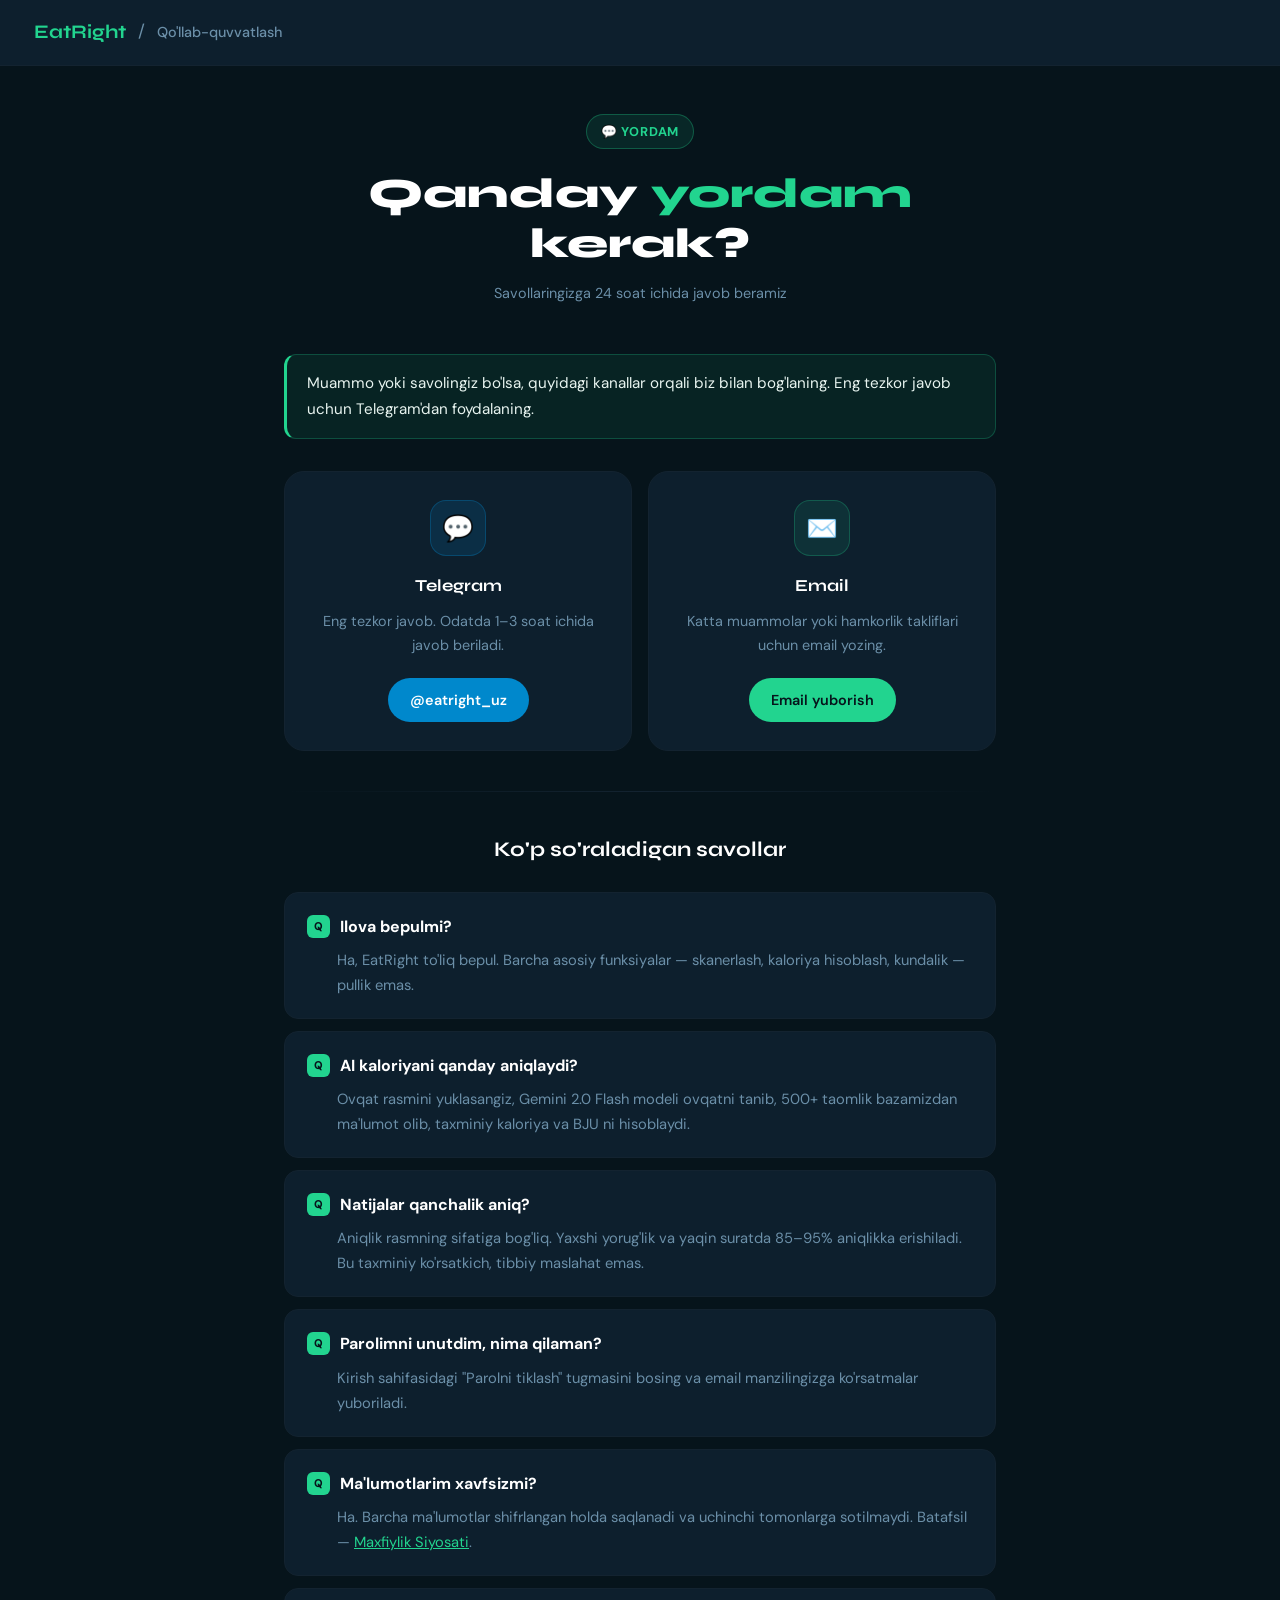
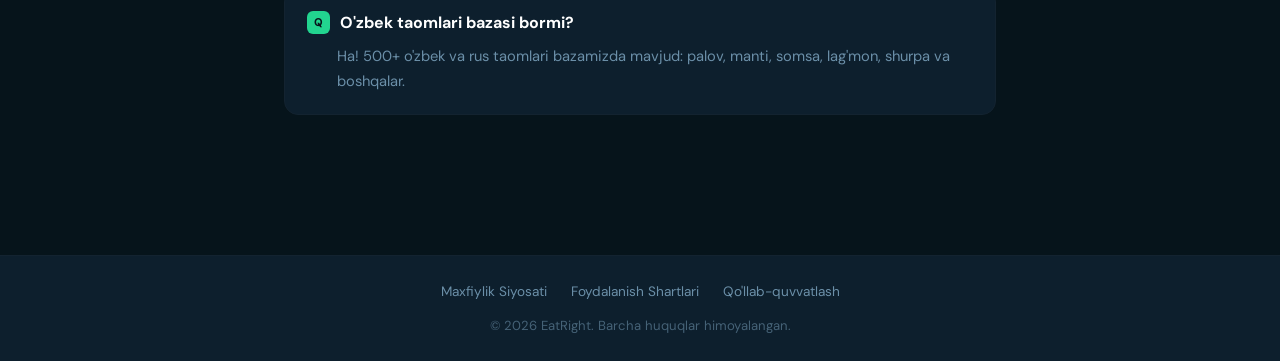
==== support.html @ 3ccbe62c "Add Privacy, Terms, Support pages and proper site footer with all links Co-Authored-By: Claude Sonne" ====
<!DOCTYPE html>
<html lang="uz">
<head>
  <meta charset="UTF-8">
  <meta name="viewport" content="width=device-width, initial-scale=1.0">
  <title>Qo'llab-quvvatlash — EatRight</title>
  <link rel="preconnect" href="https://fonts.googleapis.com">
  <link rel="preconnect" href="https://fonts.gstatic.com" crossorigin>
  <link href="https://fonts.googleapis.com/css2?family=Syne:wght@700;800&family=DM+Sans:wght@400;500;600;700&display=swap" rel="stylesheet">
  <style>
    *,*::before,*::after{box-sizing:border-box;margin:0;padding:0}
    :root{
      --c1:#06141B;--c2:#0d1f2d;--c3:#132330;--c5:#6b8fa8;--c6:#e8f4f0;
      --accent:#22d48f;--accent2:#18b87a;
    }
    body{font-family:'DM Sans',sans-serif;background:var(--c1);color:var(--c6);line-height:1.7;min-height:100vh}
    header{background:var(--c2);border-bottom:1px solid var(--c3);padding:16px 24px;display:flex;align-items:center;gap:12px;position:sticky;top:0;z-index:100}
    header a{display:flex;align-items:center;gap:10px;text-decoration:none;color:var(--accent);font-family:'Syne',sans-serif;font-weight:700;font-size:1.2rem}
    .header-divider{color:var(--c5);font-size:1.1rem}
    .header-title{color:var(--c5);font-size:.9rem;font-weight:500}
    main{max-width:760px;margin:0 auto;padding:48px 24px 80px}
    .hero{text-align:center;margin-bottom:48px}
    .hero-badge{display:inline-flex;align-items:center;gap:6px;background:rgba(34,212,143,.1);border:1px solid rgba(34,212,143,.3);color:var(--accent);padding:6px 14px;border-radius:100px;font-size:.8rem;font-weight:700;letter-spacing:.8px;text-transform:uppercase;margin-bottom:20px}
    .hero h1{font-family:'Syne',sans-serif;font-size:clamp(1.8rem,5vw,2.6rem);font-weight:800;color:#fff;margin-bottom:12px;line-height:1.2}
    .hero h1 span{color:var(--accent)}
    .hero-meta{color:var(--c5);font-size:.9rem}
    .divider{height:1px;background:linear-gradient(90deg,transparent,var(--c3),transparent);margin:40px 0}
    .contact-grid{display:grid;grid-template-columns:repeat(auto-fit,minmax(260px,1fr));gap:16px;margin-bottom:40px}
    .contact-card{background:var(--c2);border:1px solid var(--c3);border-radius:20px;padding:28px 24px;text-align:center;transition:border-color .2s,transform .2s}
    .contact-card:hover{border-color:rgba(34,212,143,.4);transform:translateY(-3px)}
    .contact-icon{width:56px;height:56px;border-radius:16px;display:flex;align-items:center;justify-content:center;margin:0 auto 16px;font-size:1.6rem}
    .icon-tg{background:rgba(0,136,204,.15);border:1px solid rgba(0,136,204,.3)}
    .icon-email{background:rgba(34,212,143,.1);border:1px solid rgba(34,212,143,.25)}
    .icon-faq{background:rgba(255,209,102,.1);border:1px solid rgba(255,209,102,.25)}
    .contact-card h3{font-family:'Syne',sans-serif;color:#fff;font-size:1.05rem;font-weight:700;margin-bottom:8px}
    .contact-card p{color:var(--c5);font-size:.9rem;margin-bottom:20px}
    .contact-btn{display:inline-flex;align-items:center;gap:8px;padding:10px 22px;border-radius:100px;text-decoration:none;font-weight:600;font-size:.9rem;transition:opacity .2s}
    .contact-btn:hover{opacity:.85}
    .btn-tg{background:#0088cc;color:#fff}
    .btn-email{background:var(--accent);color:#06141B}
    .faq-section h2{font-family:'Syne',sans-serif;font-size:1.3rem;font-weight:700;color:#fff;margin-bottom:24px;text-align:center}
    .faq-item{background:var(--c2);border:1px solid var(--c3);border-radius:14px;padding:20px 22px;margin-bottom:12px}
    .faq-q{font-weight:700;color:#fff;margin-bottom:8px;display:flex;align-items:flex-start;gap:10px}
    .faq-q::before{content:'Q';background:var(--accent);color:#06141B;font-size:.7rem;font-weight:800;padding:2px 7px;border-radius:6px;margin-top:2px;flex-shrink:0}
    .faq-a{color:var(--c5);font-size:.92rem;padding-left:30px}
    .info-box{background:rgba(34,212,143,.08);border:1px solid rgba(34,212,143,.25);border-left:3px solid var(--accent);border-radius:12px;padding:16px 20px;margin-bottom:32px}
    .info-box p{color:var(--c6);margin:0}
    .footer-bar{background:var(--c2);border-top:1px solid var(--c3);padding:24px;text-align:center;margin-top:48px}
    .footer-links{display:flex;justify-content:center;gap:24px;flex-wrap:wrap;margin-bottom:12px}
    .footer-links a{color:var(--c5);text-decoration:none;font-size:.85rem;transition:color .2s}
    .footer-links a:hover{color:var(--accent)}
    .footer-copy{color:var(--c5);font-size:.82rem;opacity:.6}
    p{color:var(--c5);font-size:.95rem;margin-bottom:12px}
  </style>
</head>
<body>
  <header>
    <a href="/">
      <svg viewBox="0 0 20 20" fill="none"><circle cx="10" cy="10" r="9" stroke="#22d48f" stroke-width="2"/><path d="M6 10h8M10 6v8" stroke="#22d48f" stroke-width="2" stroke-linecap="round"/></svg>
      EatRight
    </a>
    <span class="header-divider">/</span>
    <span class="header-title">Qo'llab-quvvatlash</span>
  </header>

  <main>
    <div class="hero">
      <div class="hero-badge">💬 Yordam</div>
      <h1>Qanday <span>yordam</span> kerak?</h1>
      <p class="hero-meta">Savollaringizga 24 soat ichida javob beramiz</p>
    </div>

    <div class="info-box">
      <p>Muammo yoki savolingiz bo'lsa, quyidagi kanallar orqali biz bilan bog'laning. Eng tezkor javob uchun Telegram'dan foydalaning.</p>
    </div>

    <div class="contact-grid">
      <div class="contact-card">
        <div class="contact-icon icon-tg">💬</div>
        <h3>Telegram</h3>
        <p>Eng tezkor javob. Odatda 1–3 soat ichida javob beriladi.</p>
        <a href="https://t.me/eatright_uz" class="contact-btn btn-tg" target="_blank" rel="noopener">@eatright_uz</a>
      </div>
      <div class="contact-card">
        <div class="contact-icon icon-email">✉️</div>
        <h3>Email</h3>
        <p>Katta muammolar yoki hamkorlik takliflari uchun email yozing.</p>
        <a href="mailto:support@eatright-uz.netlify.app" class="contact-btn btn-email">Email yuborish</a>
      </div>
    </div>

    <div class="divider"></div>

    <div class="faq-section">
      <h2>Ko'p so'raladigan savollar</h2>

      <div class="faq-item">
        <div class="faq-q">Ilova bepulmi?</div>
        <div class="faq-a">Ha, EatRight to'liq bepul. Barcha asosiy funksiyalar — skanerlash, kaloriya hisoblash, kundalik — pullik emas.</div>
      </div>

      <div class="faq-item">
        <div class="faq-q">AI kaloriyani qanday aniqlaydi?</div>
        <div class="faq-a">Ovqat rasmini yuklasangiz, Gemini 2.0 Flash modeli ovqatni tanib, 500+ taomlik bazamizdan ma'lumot olib, taxminiy kaloriya va BJU ni hisoblaydi.</div>
      </div>

      <div class="faq-item">
        <div class="faq-q">Natijalar qanchalik aniq?</div>
        <div class="faq-a">Aniqlik rasmning sifatiga bog'liq. Yaxshi yorug'lik va yaqin suratda 85–95% aniqlikka erishiladi. Bu taxminiy ko'rsatkich, tibbiy maslahat emas.</div>
      </div>

      <div class="faq-item">
        <div class="faq-q">Parolimni unutdim, nima qilaman?</div>
        <div class="faq-a">Kirish sahifasidagi "Parolni tiklash" tugmasini bosing va email manzilingizga ko'rsatmalar yuboriladi.</div>
      </div>

      <div class="faq-item">
        <div class="faq-q">Ma'lumotlarim xavfsizmi?</div>
        <div class="faq-a">Ha. Barcha ma'lumotlar shifrlangan holda saqlanadi va uchinchi tomonlarga sotilmaydi. Batafsil — <a href="/privacy.html" style="color:var(--accent)">Maxfiylik Siyosati</a>.</div>
      </div>

      <div class="faq-item">
        <div class="faq-q">O'zbek taomlari bazasi bormi?</div>
        <div class="faq-a">Ha! 500+ o'zbek va rus taomlari bazamizda mavjud: palov, manti, somsa, lag'mon, shurpa va boshqalar.</div>
      </div>
    </div>
  </main>

  <div class="footer-bar">
    <div class="footer-links">
      <a href="/privacy.html">Maxfiylik Siyosati</a>
      <a href="/terms.html">Foydalanish Shartlari</a>
      <a href="/support.html">Qo'llab-quvvatlash</a>
    </div>
    <div class="footer-copy">&copy; 2026 EatRight. Barcha huquqlar himoyalangan.</div>
  </div>
</body>
</html>
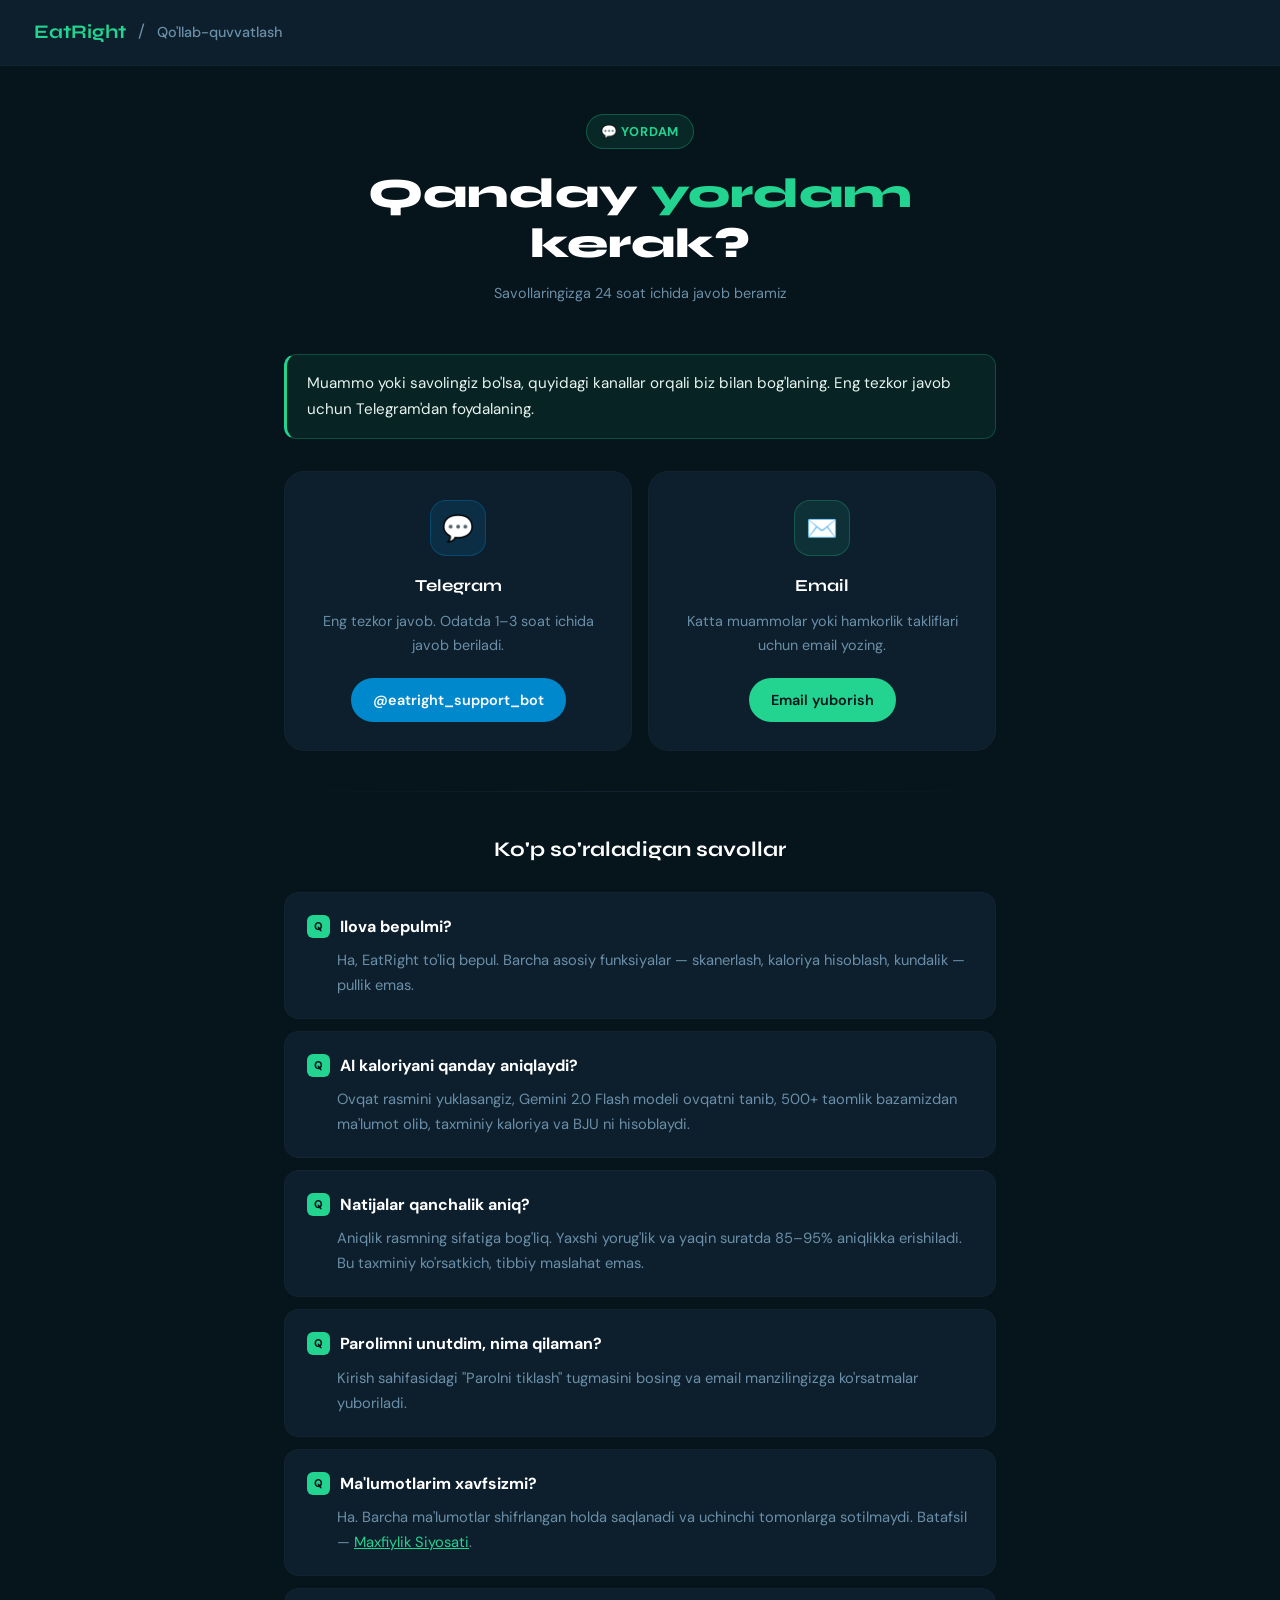
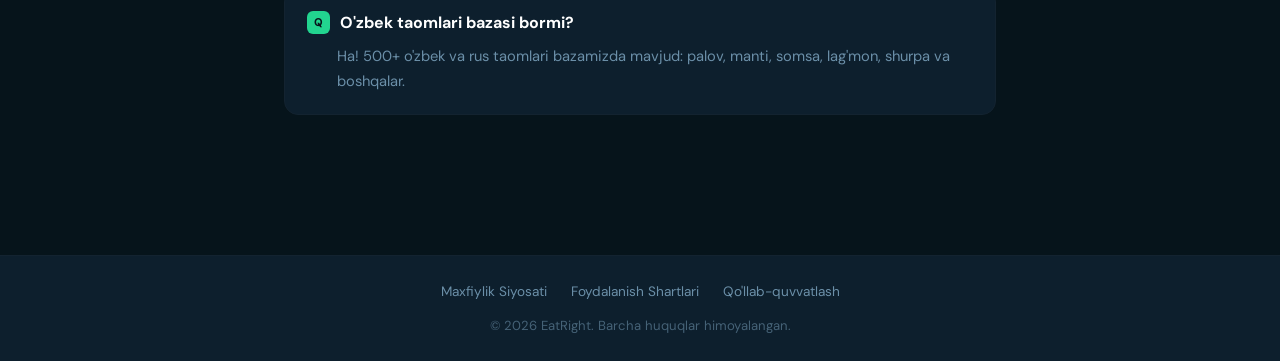
==== commit 9fae95c9: "Update Telegram support link to @eatright_support_bot Co-Authored-By: Claude Sonnet 4.6 <noreply@ant" ====
--- a/support.html
+++ b/support.html
@@ -79,7 +79,7 @@
         <div class="contact-icon icon-tg">💬</div>
         <h3>Telegram</h3>
         <p>Eng tezkor javob. Odatda 1–3 soat ichida javob beriladi.</p>
-        <a href="https://t.me/eatright_uz" class="contact-btn btn-tg" target="_blank" rel="noopener">@eatright_uz</a>
+        <a href="https://t.me/eatright_support_bot" class="contact-btn btn-tg" target="_blank" rel="noopener">@eatright_support_bot</a>
       </div>
       <div class="contact-card">
         <div class="contact-icon icon-email">✉️</div>
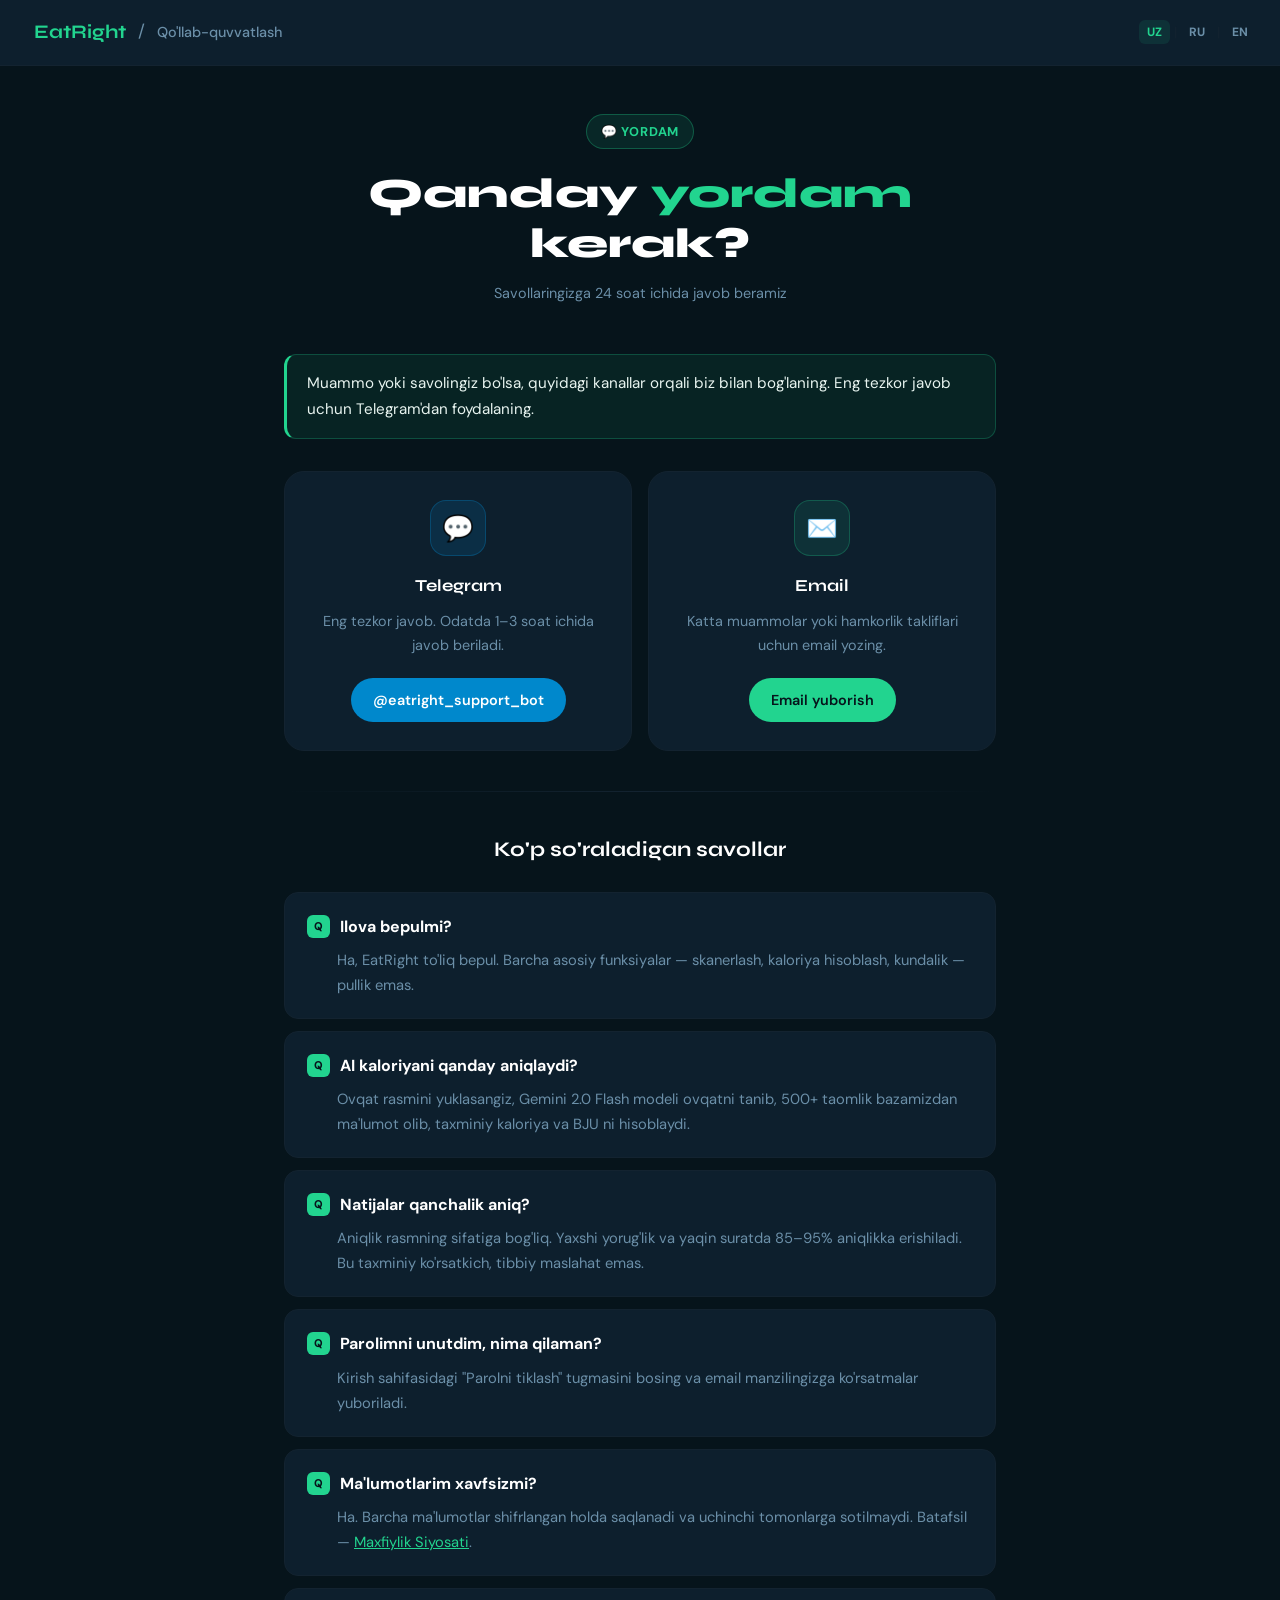
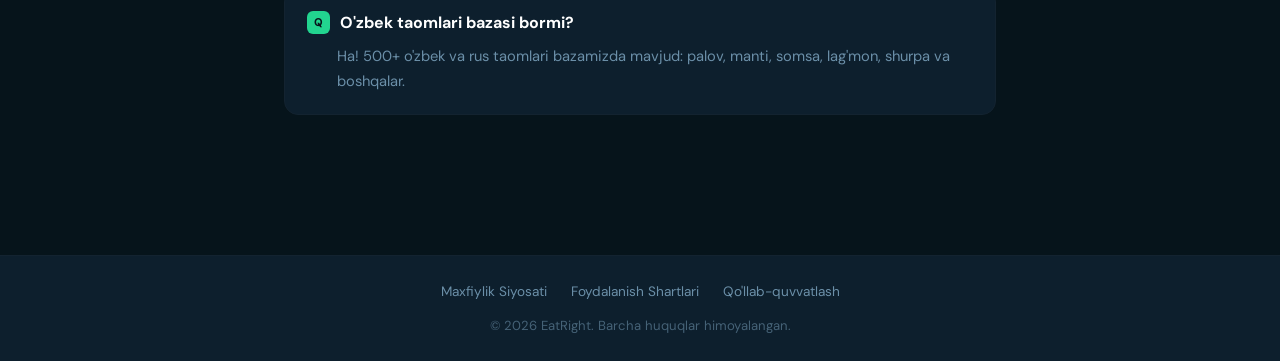
==== commit c365b32a: "Add UZ/RU/EN language switcher to support.html - Full 3-language support for all text: hero, info bo" ====
--- a/support.html
+++ b/support.html
@@ -18,6 +18,11 @@
     header a{display:flex;align-items:center;gap:10px;text-decoration:none;color:var(--accent);font-family:'Syne',sans-serif;font-weight:700;font-size:1.2rem}
     .header-divider{color:var(--c5);font-size:1.1rem}
     .header-title{color:var(--c5);font-size:.9rem;font-weight:500}
+    .lang-switcher{margin-left:auto;display:flex;gap:4px;align-items:center}
+    .lang-btn{background:none;border:none;cursor:pointer;font-size:12px;font-weight:700;color:var(--c5);padding:4px 8px;border-radius:6px;transition:color .2s,background .2s;font-family:'DM Sans',sans-serif}
+    .lang-btn:hover{color:#fff}
+    .lang-btn.active{color:var(--accent);background:rgba(34,212,143,.1)}
+    .lang-sep{color:var(--c3);font-size:.9rem}
     main{max-width:760px;margin:0 auto;padding:48px 24px 80px}
     .hero{text-align:center;margin-bottom:48px}
     .hero-badge{display:inline-flex;align-items:center;gap:6px;background:rgba(34,212,143,.1);border:1px solid rgba(34,212,143,.3);color:var(--accent);padding:6px 14px;border-radius:100px;font-size:.8rem;font-weight:700;letter-spacing:.8px;text-transform:uppercase;margin-bottom:20px}
@@ -31,7 +36,6 @@
     .contact-icon{width:56px;height:56px;border-radius:16px;display:flex;align-items:center;justify-content:center;margin:0 auto 16px;font-size:1.6rem}
     .icon-tg{background:rgba(0,136,204,.15);border:1px solid rgba(0,136,204,.3)}
     .icon-email{background:rgba(34,212,143,.1);border:1px solid rgba(34,212,143,.25)}
-    .icon-faq{background:rgba(255,209,102,.1);border:1px solid rgba(255,209,102,.25)}
     .contact-card h3{font-family:'Syne',sans-serif;color:#fff;font-size:1.05rem;font-weight:700;margin-bottom:8px}
     .contact-card p{color:var(--c5);font-size:.9rem;margin-bottom:20px}
     .contact-btn{display:inline-flex;align-items:center;gap:8px;padding:10px 22px;border-radius:100px;text-decoration:none;font-weight:600;font-size:.9rem;transition:opacity .2s}
@@ -51,6 +55,7 @@
     .footer-links a:hover{color:var(--accent)}
     .footer-copy{color:var(--c5);font-size:.82rem;opacity:.6}
     p{color:var(--c5);font-size:.95rem;margin-bottom:12px}
+    @media(max-width:480px){main{padding:32px 16px 60px}}
   </style>
 </head>
 <body>
@@ -60,79 +65,211 @@
       EatRight
     </a>
     <span class="header-divider">/</span>
-    <span class="header-title">Qo'llab-quvvatlash</span>
+    <span class="header-title" id="headerTitle">Qo'llab-quvvatlash</span>
+    <div class="lang-switcher">
+      <button type="button" class="lang-btn active" data-lang="uz" onclick="setLang('uz')">UZ</button>
+      <span class="lang-sep">|</span>
+      <button type="button" class="lang-btn" data-lang="ru" onclick="setLang('ru')">RU</button>
+      <span class="lang-sep">|</span>
+      <button type="button" class="lang-btn" data-lang="en" onclick="setLang('en')">EN</button>
+    </div>
   </header>
 
   <main>
     <div class="hero">
-      <div class="hero-badge">💬 Yordam</div>
-      <h1>Qanday <span>yordam</span> kerak?</h1>
-      <p class="hero-meta">Savollaringizga 24 soat ichida javob beramiz</p>
+      <div class="hero-badge" id="heroBadge">💬 Yordam</div>
+      <h1 id="heroH1">Qanday <span>yordam</span> kerak?</h1>
+      <p class="hero-meta" id="heroMeta">Savollaringizga 24 soat ichida javob beramiz</p>
     </div>
 
     <div class="info-box">
-      <p>Muammo yoki savolingiz bo'lsa, quyidagi kanallar orqali biz bilan bog'laning. Eng tezkor javob uchun Telegram'dan foydalaning.</p>
+      <p id="infoBox">Muammo yoki savolingiz bo'lsa, quyidagi kanallar orqali biz bilan bog'laning. Eng tezkor javob uchun Telegram'dan foydalaning.</p>
     </div>
 
     <div class="contact-grid">
       <div class="contact-card">
         <div class="contact-icon icon-tg">💬</div>
         <h3>Telegram</h3>
-        <p>Eng tezkor javob. Odatda 1–3 soat ichida javob beriladi.</p>
+        <p id="tgDesc">Eng tezkor javob. Odatda 1–3 soat ichida javob beriladi.</p>
         <a href="https://t.me/eatright_support_bot" class="contact-btn btn-tg" target="_blank" rel="noopener">@eatright_support_bot</a>
       </div>
       <div class="contact-card">
         <div class="contact-icon icon-email">✉️</div>
         <h3>Email</h3>
-        <p>Katta muammolar yoki hamkorlik takliflari uchun email yozing.</p>
-        <a href="mailto:support@eatright-uz.netlify.app" class="contact-btn btn-email">Email yuborish</a>
+        <p id="emailDesc">Katta muammolar yoki hamkorlik takliflari uchun email yozing.</p>
+        <a href="mailto:support@eatright-uz.netlify.app" class="contact-btn btn-email" id="emailBtn">Email yuborish</a>
       </div>
     </div>
 
     <div class="divider"></div>
 
     <div class="faq-section">
-      <h2>Ko'p so'raladigan savollar</h2>
-
-      <div class="faq-item">
-        <div class="faq-q">Ilova bepulmi?</div>
-        <div class="faq-a">Ha, EatRight to'liq bepul. Barcha asosiy funksiyalar — skanerlash, kaloriya hisoblash, kundalik — pullik emas.</div>
-      </div>
-
-      <div class="faq-item">
-        <div class="faq-q">AI kaloriyani qanday aniqlaydi?</div>
-        <div class="faq-a">Ovqat rasmini yuklasangiz, Gemini 2.0 Flash modeli ovqatni tanib, 500+ taomlik bazamizdan ma'lumot olib, taxminiy kaloriya va BJU ni hisoblaydi.</div>
-      </div>
-
-      <div class="faq-item">
-        <div class="faq-q">Natijalar qanchalik aniq?</div>
-        <div class="faq-a">Aniqlik rasmning sifatiga bog'liq. Yaxshi yorug'lik va yaqin suratda 85–95% aniqlikka erishiladi. Bu taxminiy ko'rsatkich, tibbiy maslahat emas.</div>
-      </div>
-
-      <div class="faq-item">
-        <div class="faq-q">Parolimni unutdim, nima qilaman?</div>
-        <div class="faq-a">Kirish sahifasidagi "Parolni tiklash" tugmasini bosing va email manzilingizga ko'rsatmalar yuboriladi.</div>
-      </div>
-
-      <div class="faq-item">
-        <div class="faq-q">Ma'lumotlarim xavfsizmi?</div>
-        <div class="faq-a">Ha. Barcha ma'lumotlar shifrlangan holda saqlanadi va uchinchi tomonlarga sotilmaydi. Batafsil — <a href="/privacy.html" style="color:var(--accent)">Maxfiylik Siyosati</a>.</div>
-      </div>
-
-      <div class="faq-item">
-        <div class="faq-q">O'zbek taomlari bazasi bormi?</div>
-        <div class="faq-a">Ha! 500+ o'zbek va rus taomlari bazamizda mavjud: palov, manti, somsa, lag'mon, shurpa va boshqalar.</div>
+      <h2 id="faqTitle">Ko'p so'raladigan savollar</h2>
+
+      <div class="faq-item">
+        <div class="faq-q" id="faq1q">Ilova bepulmi?</div>
+        <div class="faq-a" id="faq1a">Ha, EatRight to'liq bepul. Barcha asosiy funksiyalar — skanerlash, kaloriya hisoblash, kundalik — pullik emas.</div>
+      </div>
+
+      <div class="faq-item">
+        <div class="faq-q" id="faq2q">AI kaloriyani qanday aniqlaydi?</div>
+        <div class="faq-a" id="faq2a">Ovqat rasmini yuklasangiz, Gemini 2.0 Flash modeli ovqatni tanib, 500+ taomlik bazamizdan ma'lumot olib, taxminiy kaloriya va BJU ni hisoblaydi.</div>
+      </div>
+
+      <div class="faq-item">
+        <div class="faq-q" id="faq3q">Natijalar qanchalik aniq?</div>
+        <div class="faq-a" id="faq3a">Aniqlik rasmning sifatiga bog'liq. Yaxshi yorug'lik va yaqin suratda 85–95% aniqlikka erishiladi. Bu taxminiy ko'rsatkich, tibbiy maslahat emas.</div>
+      </div>
+
+      <div class="faq-item">
+        <div class="faq-q" id="faq4q">Parolimni unutdim, nima qilaman?</div>
+        <div class="faq-a" id="faq4a">Kirish sahifasidagi "Parolni tiklash" tugmasini bosing va email manzilingizga ko'rsatmalar yuboriladi.</div>
+      </div>
+
+      <div class="faq-item">
+        <div class="faq-q" id="faq5q">Ma'lumotlarim xavfsizmi?</div>
+        <div class="faq-a" id="faq5a">Ha. Barcha ma'lumotlar shifrlangan holda saqlanadi va uchinchi tomonlarga sotilmaydi. Batafsil — <a href="/privacy.html" style="color:var(--accent)" id="faq5link">Maxfiylik Siyosati</a>.</div>
+      </div>
+
+      <div class="faq-item">
+        <div class="faq-q" id="faq6q">O'zbek taomlari bazasi bormi?</div>
+        <div class="faq-a" id="faq6a">Ha! 500+ o'zbek va rus taomlari bazamizda mavjud: palov, manti, somsa, lag'mon, shurpa va boshqalar.</div>
       </div>
     </div>
   </main>
 
   <div class="footer-bar">
     <div class="footer-links">
-      <a href="/privacy.html">Maxfiylik Siyosati</a>
-      <a href="/terms.html">Foydalanish Shartlari</a>
-      <a href="/support.html">Qo'llab-quvvatlash</a>
-    </div>
-    <div class="footer-copy">&copy; 2026 EatRight. Barcha huquqlar himoyalangan.</div>
+      <a href="/privacy.html" id="footerPrivacy">Maxfiylik Siyosati</a>
+      <a href="/terms.html" id="footerTerms">Foydalanish Shartlari</a>
+      <a href="/support.html" id="footerSupport">Qo'llab-quvvatlash</a>
+    </div>
+    <div class="footer-copy" id="footerCopy">&copy; 2026 EatRight. Barcha huquqlar himoyalangan.</div>
   </div>
+
+<script>
+const T = {
+  uz: {
+    pageTitle:     "Qo'llab-quvvatlash — EatRight",
+    headerTitle:   "Qo'llab-quvvatlash",
+    heroBadge:     "💬 Yordam",
+    heroH1:        "Qanday <span>yordam</span> kerak?",
+    heroMeta:      "Savollaringizga 24 soat ichida javob beramiz",
+    infoBox:       "Muammo yoki savolingiz bo'lsa, quyidagi kanallar orqali biz bilan bog'laning. Eng tezkor javob uchun Telegram'dan foydalaning.",
+    tgDesc:        "Eng tezkor javob. Odatda 1–3 soat ichida javob beriladi.",
+    emailDesc:     "Katta muammolar yoki hamkorlik takliflari uchun email yozing.",
+    emailBtn:      "Email yuborish",
+    faqTitle:      "Ko'p so'raladigan savollar",
+    faq1q: "Ilova bepulmi?",
+    faq1a: "Ha, EatRight to'liq bepul. Barcha asosiy funksiyalar — skanerlash, kaloriya hisoblash, kundalik — pullik emas.",
+    faq2q: "AI kaloriyani qanday aniqlaydi?",
+    faq2a: "Ovqat rasmini yuklasangiz, Gemini 2.0 Flash modeli ovqatni tanib, 500+ taomlik bazamizdan ma'lumot olib, taxminiy kaloriya va BJU ni hisoblaydi.",
+    faq3q: "Natijalar qanchalik aniq?",
+    faq3a: "Aniqlik rasmning sifatiga bog'liq. Yaxshi yorug'lik va yaqin suratda 85–95% aniqlikka erishiladi. Bu taxminiy ko'rsatkich, tibbiy maslahat emas.",
+    faq4q: "Parolimni unutdim, nima qilaman?",
+    faq4a: "Kirish sahifasidagi \"Parolni tiklash\" tugmasini bosing va email manzilingizga ko'rsatmalar yuboriladi.",
+    faq5q: "Ma'lumotlarim xavfsizmi?",
+    faq5a: "Ha. Barcha ma'lumotlar shifrlangan holda saqlanadi va uchinchi tomonlarga sotilmaydi. Batafsil — ",
+    faq5link:      "Maxfiylik Siyosati",
+    faq6q: "O'zbek taomlari bazasi bormi?",
+    faq6a: "Ha! 500+ o'zbek va rus taomlari bazamizda mavjud: palov, manti, somsa, lag'mon, shurpa va boshqalar.",
+    footerPrivacy: "Maxfiylik Siyosati",
+    footerTerms:   "Foydalanish Shartlari",
+    footerSupport: "Qo'llab-quvvatlash",
+    footerCopy:    "© 2026 EatRight. Barcha huquqlar himoyalangan.",
+  },
+  ru: {
+    pageTitle:     "Поддержка — EatRight",
+    headerTitle:   "Поддержка",
+    heroBadge:     "💬 Помощь",
+    heroH1:        "Какая нужна <span>помощь</span>?",
+    heroMeta:      "Мы ответим на ваши вопросы в течение 24 часов",
+    infoBox:       "Если у вас есть проблема или вопрос, свяжитесь с нами по одному из каналов ниже. Для самого быстрого ответа используйте Telegram.",
+    tgDesc:        "Самый быстрый ответ. Обычно отвечаем в течение 1–3 часов.",
+    emailDesc:     "Для серьёзных проблем или предложений о сотрудничестве пишите на email.",
+    emailBtn:      "Написать письмо",
+    faqTitle:      "Часто задаваемые вопросы",
+    faq1q: "Приложение бесплатное?",
+    faq1a: "Да, EatRight полностью бесплатен. Все основные функции — сканирование, подсчёт калорий, дневник — бесплатны.",
+    faq2q: "Как ИИ определяет калории?",
+    faq2a: "Когда вы загружаете фото еды, модель Gemini 2.0 Flash распознаёт блюдо, берёт данные из нашей базы 500+ блюд и вычисляет приблизительные калории и БЖУ.",
+    faq3q: "Насколько точны результаты?",
+    faq3a: "Точность зависит от качества фото. При хорошем освещении и крупном плане достигается точность 85–95%. Это приблизительный показатель, не медицинская рекомендация.",
+    faq4q: "Я забыл пароль, что делать?",
+    faq4a: "Нажмите кнопку «Восстановить пароль» на странице входа — инструкции будут отправлены на ваш email.",
+    faq5q: "Мои данные в безопасности?",
+    faq5a: "Да. Все данные хранятся в зашифрованном виде и не продаются третьим лицам. Подробнее — ",
+    faq5link:      "Политика конфиденциальности",
+    faq6q: "Есть ли база узбекских блюд?",
+    faq6a: "Да! В нашей базе 500+ узбекских и русских блюд: плов, манты, самса, лагман, шурпа и многое другое.",
+    footerPrivacy: "Политика конфиденциальности",
+    footerTerms:   "Условия использования",
+    footerSupport: "Поддержка",
+    footerCopy:    "© 2026 EatRight. Все права защищены.",
+  },
+  en: {
+    pageTitle:     "Support — EatRight",
+    headerTitle:   "Support",
+    heroBadge:     "💬 Help",
+    heroH1:        "How can we <span>help</span>?",
+    heroMeta:      "We will answer your questions within 24 hours",
+    infoBox:       "If you have a problem or question, contact us through one of the channels below. For the fastest response, use Telegram.",
+    tgDesc:        "Fastest response. Usually replies within 1–3 hours.",
+    emailDesc:     "For major issues or partnership proposals, send us an email.",
+    emailBtn:      "Send Email",
+    faqTitle:      "Frequently Asked Questions",
+    faq1q: "Is the app free?",
+    faq1a: "Yes, EatRight is completely free. All core features — scanning, calorie tracking, daily log — are free of charge.",
+    faq2q: "How does AI detect calories?",
+    faq2a: "When you upload a food photo, the Gemini 2.0 Flash model recognises the dish, pulls data from our 500+ food database, and calculates approximate calories and macros.",
+    faq3q: "How accurate are the results?",
+    faq3a: "Accuracy depends on photo quality. With good lighting and a close-up shot, 85–95% accuracy is achieved. This is an estimate, not medical advice.",
+    faq4q: "I forgot my password, what should I do?",
+    faq4a: "Tap the \"Reset password\" button on the login screen and instructions will be sent to your email address.",
+    faq5q: "Is my data secure?",
+    faq5a: "Yes. All data is stored encrypted and is never sold to third parties. Learn more — ",
+    faq5link:      "Privacy Policy",
+    faq6q: "Is there a database of Uzbek dishes?",
+    faq6a: "Yes! Our database contains 500+ Uzbek and Russian dishes: plov, manti, samsa, lagman, shorpa and more.",
+    footerPrivacy: "Privacy Policy",
+    footerTerms:   "Terms of Service",
+    footerSupport: "Support",
+    footerCopy:    "© 2026 EatRight. All rights reserved.",
+  },
+};
+
+const SIMPLE_IDS = ['headerTitle','heroBadge','heroMeta','infoBox',
+  'tgDesc','emailDesc','emailBtn','faqTitle',
+  'faq1q','faq1a','faq2q','faq2a','faq3q','faq3a',
+  'faq4q','faq4a','faq6q','faq6a',
+  'footerPrivacy','footerTerms','footerSupport','footerCopy'];
+
+function setLang(lang) {
+  const t = T[lang];
+  document.title = t.pageTitle;
+  document.documentElement.lang = lang;
+  document.getElementById('heroH1').innerHTML = t.heroH1;
+
+  SIMPLE_IDS.forEach(id => {
+    const el = document.getElementById(id);
+    if (el) el.textContent = t[id];
+  });
+
+  // faq5 has a link inside — handle separately
+  document.getElementById('faq5q').textContent = t.faq5q;
+  const faq5a = document.getElementById('faq5a');
+  faq5a.childNodes[0].textContent = t.faq5a;
+  document.getElementById('faq5link').textContent = t.faq5link;
+
+  document.querySelectorAll('.lang-btn').forEach(btn =>
+    btn.classList.toggle('active', btn.dataset.lang === lang)
+  );
+  localStorage.setItem('supportLang', lang);
+}
+
+const saved = new URLSearchParams(location.search).get('lang')
+  || localStorage.getItem('supportLang') || 'uz';
+setLang(saved);
+</script>
 </body>
 </html>
